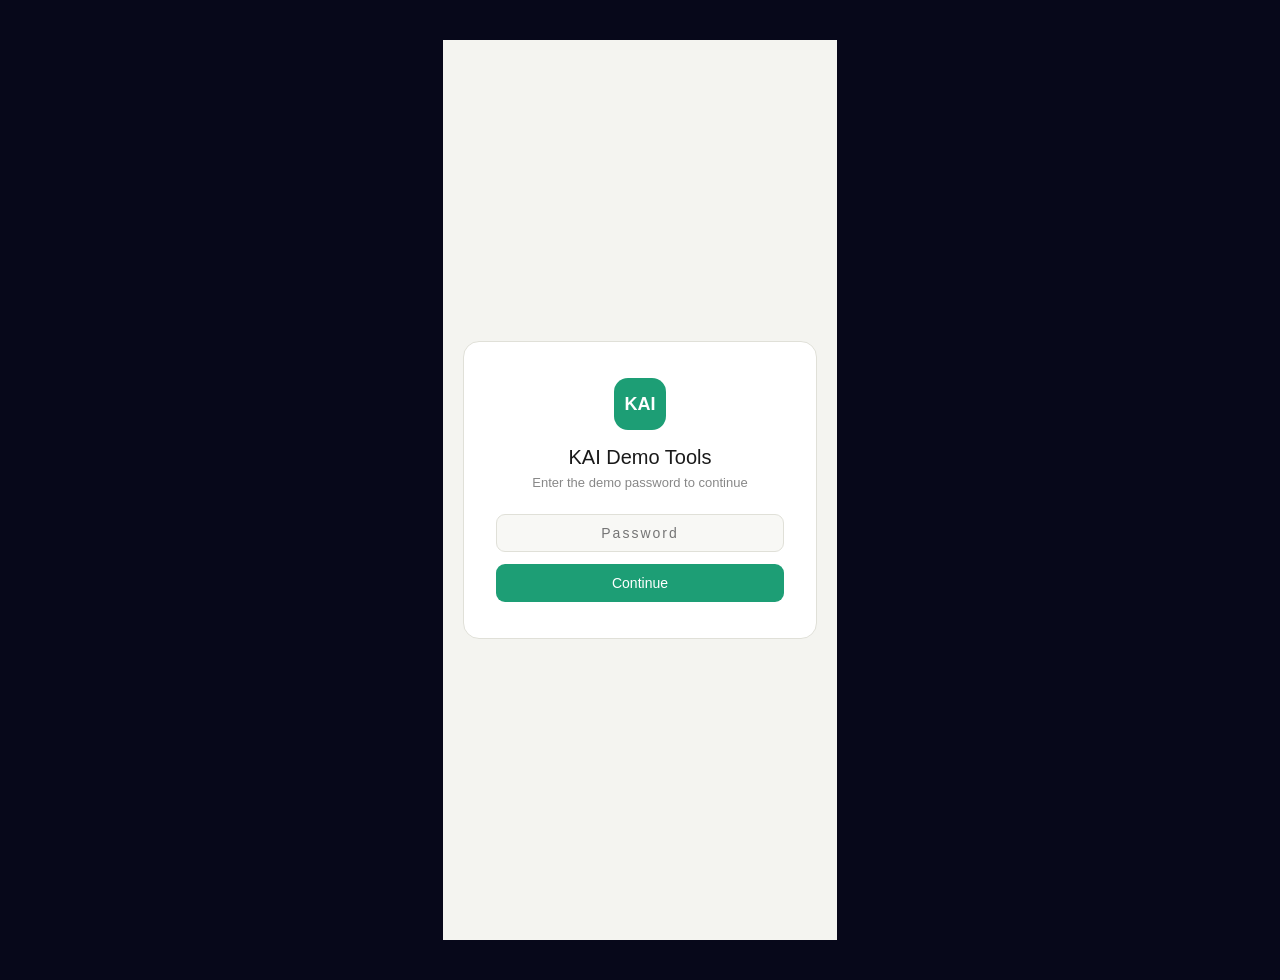
==== seed.html @ 95bd54ba "Update seed.html" ====
<!DOCTYPE html>
<html lang="en">
<head>
<meta charset="UTF-8">
<meta name="viewport" content="width=device-width, initial-scale=1.0">
<title>KAI — Data Seeder</title>
<style>
*, *::before, *::after { box-sizing: border-box; margin: 0; padding: 0; }
:root {
  --ink: #07081a; --teal: #00c2b3; --coral: #ff5f4e;
  --yellow: #ffd84d; --purple: #7b5ea7; --green: #22c55e;
  --white: #fff; --surface: #111120; --border: rgba(255,255,255,0.08);
  --muted: rgba(255,255,255,0.45); --text: rgba(255,255,255,0.88);
}
body { font-family: 'Segoe UI', Arial, sans-serif; background: var(--ink); color: var(--text); min-height: 100vh; display: flex; flex-direction: column; align-items: center; justify-content: flex-start; padding: 40px 20px; }
.card { background: var(--surface); border: 1px solid var(--border); border-radius: 16px; padding: 36px; width: 100%; max-width: 720px; margin-bottom: 20px; }
.logo { display: flex; align-items: center; gap: 12px; margin-bottom: 24px; }
.badge { width: 42px; height: 42px; border-radius: 11px; background: linear-gradient(135deg, var(--teal), var(--purple)); display: flex; align-items: center; justify-content: center; font-weight: 800; font-size: 14px; box-shadow: 0 0 20px rgba(0,194,179,0.4); }
.title { font-weight: 800; font-size: 22px; }
.subtitle { font-size: 12px; color: var(--muted); margin-top: 2px; }
.desc { font-size: 13px; color: rgba(255,255,255,0.65); line-height: 1.65; margin-bottom: 28px; }
.desc b { color: var(--white); }
.btn { display: inline-flex; align-items: center; gap: 8px; padding: 12px 24px; border-radius: 10px; border: none; font-size: 14px; font-weight: 600; cursor: pointer; transition: all 0.15s; font-family: inherit; }
.btn-primary { background: var(--teal); color: var(--ink); }
.btn-primary:hover { background: #00d9c8; transform: translateY(-1px); }
.btn-primary:disabled { opacity: 0.4; cursor: not-allowed; transform: none; }
.btn-secondary { background: rgba(255,255,255,0.06); color: var(--text); border: 1px solid var(--border); }
.btn-secondary:hover { background: rgba(255,255,255,0.1); }
.status-list { display: flex; flex-direction: column; gap: 8px; margin-top: 20px; }
.status-item { display: flex; align-items: center; gap: 12px; padding: 10px 14px; border-radius: 10px; background: rgba(255,255,255,0.03); border: 1px solid var(--border); font-size: 13px; }
.status-icon { width: 22px; height: 22px; border-radius: 50%; display: flex; align-items: center; justify-content: center; font-size: 11px; flex-shrink: 0; }
.status-icon.pending { background: rgba(255,255,255,0.08); color: var(--muted); }
.status-icon.running { background: rgba(0,194,179,0.2); color: var(--teal); animation: spin 1s linear infinite; }
.status-icon.done { background: rgba(34,197,94,0.2); color: var(--green); }
.status-icon.error { background: rgba(255,95,78,0.2); color: var(--coral); }
@keyframes spin { to { transform: rotate(360deg); } }
.status-label { flex: 1; }
.status-detail { font-size: 11px; color: var(--muted); }
.progress-bar { width: 100%; height: 4px; background: rgba(255,255,255,0.06); border-radius: 2px; margin-top: 20px; overflow: hidden; }
.progress-fill { height: 100%; background: linear-gradient(90deg, var(--teal), var(--purple)); border-radius: 2px; transition: width 0.4s ease; }
.summary-box { background: rgba(34,197,94,0.08); border: 1px solid rgba(34,197,94,0.25); border-radius: 12px; padding: 18px 20px; margin-top: 20px; display: none; }
.summary-box.visible { display: block; }
.summary-title { font-weight: 700; color: var(--green); font-size: 14px; margin-bottom: 10px; }
.summary-stats { display: grid; grid-template-columns: repeat(3,1fr); gap: 10px; }
.summary-stat { text-align: center; }
.summary-n { font-weight: 800; font-size: 24px; color: var(--teal); }
.summary-l { font-size: 11px; color: var(--muted); margin-top: 2px; }
.warning-box { background: rgba(255,95,78,0.08); border: 1px solid rgba(255,95,78,0.25); border-radius: 12px; padding: 16px 18px; margin-bottom: 20px; font-size: 12.5px; color: rgba(255,255,255,0.7); line-height: 1.6; }
.warning-box b { color: var(--coral); }
.auth-section { display: none; }
.auth-section.visible { display: block; }
.signin-section { text-align: center; padding: 20px 0; }
.section-label { font-size: 10px; font-weight: 700; letter-spacing: 2px; color: var(--muted); text-transform: uppercase; margin-bottom: 14px; }

.gate-screen {
  min-height: 100vh; display: flex; align-items: center;
  justify-content: center; background: #F4F4F0; padding: 20px;
}
.gate-card {
  background: white; border: 0.5px solid #E0E0D8;
  border-radius: 16px; padding: 36px 32px;
  max-width: 380px; width: 100%; text-align: center;
}
.gate-badge {
  width: 52px; height: 52px; border-radius: 14px;
  background: #1D9E75; margin: 0 auto 16px;
  display: flex; align-items: center; justify-content: center;
  font-weight: 700; font-size: 18px; color: white;
}
.gate-title { font-size: 20px; font-weight: 500; color: #1a1a1a; margin-bottom: 6px; }
.gate-sub { font-size: 13px; color: #888; margin-bottom: 24px; }
.gate-input {
  width: 100%; padding: 10px 14px; border: 0.5px solid #E0E0D8;
  border-radius: 9px; font-size: 14px; outline: none;
  font-family: inherit; margin-bottom: 12px; text-align: center;
  letter-spacing: 2px; transition: border-color 0.15s;
  background: #F8F8F5; color: #1a1a1a;
}
.gate-input:focus { border-color: #9FE1CB; background: white; }
.gate-btn {
  width: 100%; padding: 11px; background: #1D9E75; color: white;
  border: none; border-radius: 9px; font-size: 14px; font-weight: 500;
  cursor: pointer; font-family: inherit; transition: background 0.15s;
}
.gate-btn:hover { background: #0F6E56; }
.gate-error { font-size: 12px; color: #D85A30; margin-top: 8px; display: none; }

</style>
</head>
<body>

<div id="gateScreen" class="gate-screen">
  <div class="gate-card">
    <div class="gate-badge">KAI</div>
    <div class="gate-title">KAI Demo Tools</div>
    <div class="gate-sub">Enter the demo password to continue</div>
    <input class="gate-input" type="password" id="gateInput"
      placeholder="Password"
      onkeydown="if(event.key==='Enter') checkGate()">
    <button class="gate-btn" onclick="checkGate()">Continue</button>
    <div class="gate-error" id="gateError">Incorrect password — try again</div>
  </div>
</div>


<div class="card" style="display:none">
  <div class="logo">
    <div class="badge">KAI</div>
    <div>
      <div class="title">KAI Demo — Data Seeder</div>
      <div class="subtitle">Populates your Gmail account with realistic mock data</div>
    </div>
  </div>

  <p class="desc">
    This tool creates <b>7 realistic emails</b> and <b>16 calendar events</b> in your KAI demo Gmail account.
    All data is crafted to showcase every KAI feature — stakeholder prioritisation, calendar clash detection,
    wellbeing nudges, timecode suggestions and travel-aware mode.<br><br>
    Sign in with <b>kai.demo.2026@gmail.com</b> when prompted. Do not use your real account.
  </p>

  <div class="warning-box">
    <b>Important:</b> Sign in with your KAI demo Gmail account only (kai.demo.2026@gmail.com).
    If Google shows an "app not verified" warning, click <b>Advanced</b> then <b>Go to KAI Demo (unsafe)</b> — this is safe, you own both the app and the account.
  </div>

  <!-- Not signed in -->
  <div id="signinSection">
    <div class="signin-section">
      <div class="section-label">Step 1 — Authorise Access</div>
      <button class="btn btn-primary" onclick="startAuth()">
        🔐 Sign in with Google to Begin
      </button>
    </div>
  </div>

  <!-- Signed in -->
  <div id="seedSection" style="display:none">
    <div class="section-label">Step 2 — Create Mock Data</div>
    <p style="font-size:13px;color:rgba(255,255,255,0.6);margin-bottom:16px">
      Signed in as: <span id="userEmail" style="color:var(--teal);font-weight:600"></span>
    </p>
    <button class="btn btn-primary" id="seedBtn" onclick="runSeeding()">
      🌱 Create All Mock Data
    </button>
    <button class="btn btn-secondary" style="margin-left:10px" onclick="signOut()">Sign out</button>

    <div class="progress-bar" id="progressBar" style="display:none">
      <div class="progress-fill" id="progressFill" style="width:0%"></div>
    </div>

    <div class="status-list" id="statusList"></div>

    <div class="summary-box" id="summaryBox">
      <div class="summary-title">✅ All mock data created successfully</div>
      <div class="summary-stats">
        <div class="summary-stat">
          <div class="summary-n" id="emailCount">0</div>
          <div class="summary-l">Emails created</div>
        </div>
        <div class="summary-stat">
          <div class="summary-n" id="eventCount">0</div>
          <div class="summary-l">Calendar events</div>
        </div>
        <div class="summary-stat">
          <div class="summary-n">✓</div>
          <div class="summary-l">Ready to demo</div>
        </div>
      </div>
      <p style="font-size:12px;color:var(--muted);margin-top:14px;line-height:1.6">
        Your demo Gmail account is now populated. Open the KAI demo app and sign in with the same account to see KAI in action.
      </p>
    </div>
  </div>
</div>

<script>
const CLIENT_ID = '294776404978-p9p6q310nqisej0ohvt0kbsfd1hoqrkm.apps.googleusercontent.com';
const SCOPES = 'https://www.googleapis.com/auth/gmail.compose https://www.googleapis.com/auth/gmail.modify https://www.googleapis.com/auth/calendar';
const REDIRECT_URI = window.location.origin + window.location.pathname;

let accessToken = null;

// ── PKCE HELPERS ──
function generateCodeVerifier() {
  const arr = new Uint8Array(32);
  crypto.getRandomValues(arr);
  return btoa(String.fromCharCode(...arr)).replace(/\+/g,'-').replace(/\//g,'_').replace(/=/g,'');
}
async function generateCodeChallenge(verifier) {
  const enc = new TextEncoder().encode(verifier);
  const hash = await crypto.subtle.digest('SHA-256', enc);
  return btoa(String.fromCharCode(...new Uint8Array(hash))).replace(/\+/g,'-').replace(/\//g,'_').replace(/=/g,'');
}

async function startAuth() {
  const p = new URLSearchParams({
    client_id: CLIENT_ID,
    redirect_uri: REDIRECT_URI,
    response_type: 'token',
    scope: SCOPES,
    prompt: 'consent',
    login_hint: 'kai.demo.2026@gmail.com'
  });
  window.location = 'https://accounts.google.com/o/oauth2/v2/auth?' + p;
});
  window.location = 'https://accounts.google.com/o/oauth2/v2/auth?' + params;
}

async function exchangeCode(code) {
  const verifier = sessionStorage.getItem('pkce_verifier');
  const res = await fetch('https://oauth2.googleapis.com/token', {
    method: 'POST',
    headers: { 'Content-Type': 'application/x-www-form-urlencoded' },
    body: new URLSearchParams({
      client_id: CLIENT_ID,
      code,
      code_verifier: verifier,
      grant_type: 'authorization_code',
      redirect_uri: REDIRECT_URI
    })
  });
  return res.json();
}

async function getUserEmail() {
  const res = await fetch('https://www.googleapis.com/oauth2/v2/userinfo', {
    headers: { Authorization: 'Bearer ' + accessToken }
  });
  const data = await res.json();
  return data.email;
}

function signOut() {
  accessToken = null;
  sessionStorage.clear();
  document.getElementById('signinSection').style.display = 'block';
  document.getElementById('seedSection').style.display = 'none';
}

// ── STATUS UI ──
const tasks = [
  { id: 'email1', label: 'Email: URGENT from Director (Sarah Chen)',          type: 'email' },
  { id: 'email2', label: 'Email: URGENT from Head of Risk (Marcus Webb)',     type: 'email' },
  { id: 'email3', label: 'Email: HIGH from CTO (James Thornton)',             type: 'email' },
  { id: 'email4', label: 'Email: HIGH from Programme Manager (Priya Sharma)', type: 'email' },
  { id: 'email5', label: 'Email: NORMAL from EA Lead (Rachel Okonkwo)',       type: 'email' },
  { id: 'email6', label: 'Email: FYI from IT Helpdesk',                       type: 'email' },
  { id: 'email7', label: 'Email: FYI All Staff Newsletter',                   type: 'email' },
  { id: 'cal1',   label: 'Calendar: Monday — Focus block + Director clash',    type: 'cal'   },
  { id: 'cal2',   label: 'Calendar: Tuesday — Governance Board + prep slot',   type: 'cal'   },
  { id: 'cal3',   label: 'Calendar: Tuesday — Digital Transformation review',  type: 'cal'   },
  { id: 'cal4',   label: 'Calendar: Wednesday — 6 back-to-back meetings',      type: 'cal'   },
  { id: 'cal5',   label: 'Calendar: Thursday — London travel day',             type: 'cal'   },
  { id: 'cal6',   label: 'Calendar: Friday — Light day + timecode reminder',   type: 'cal'   },
];

function renderTasks() {
  const list = document.getElementById('statusList');
  list.innerHTML = tasks.map(t => `
    <div class="status-item" id="task-${t.id}">
      <div class="status-icon pending" id="icon-${t.id}">○</div>
      <div class="status-label">${t.label}</div>
      <div class="status-detail" id="detail-${t.id}"></div>
    </div>
  `).join('');
}

function setTaskState(id, state, detail = '') {
  const icon = document.getElementById('icon-' + id);
  const det = document.getElementById('detail-' + id);
  if (!icon) return;
  icon.className = 'status-icon ' + state;
  icon.textContent = state === 'pending' ? '○' : state === 'running' ? '↻' : state === 'done' ? '✓' : '✗';
  det.textContent = detail;
}

function setProgress(pct) {
  document.getElementById('progressFill').style.width = pct + '%';
}

// ── GMAIL HELPERS ──
function makeEmail(to, from, fromName, subject, body, date) {
  const headers = [
    `From: ${fromName} <${from}>`,
    `To: ${to}`,
    `Subject: ${subject}`,
    `Date: ${date.toUTCString()}`,
    `Content-Type: text/plain; charset=utf-8`,
    `MIME-Version: 1.0`,
  ].join('\r\n');
  const full = headers + '\r\n\r\n' + body;
  return btoa(unescape(encodeURIComponent(full))).replace(/\+/g,'-').replace(/\//g,'_').replace(/=/g,'');
}

async function insertEmail(raw, labelIds = ['INBOX', 'UNREAD']) {
  const res = await fetch('https://gmail.googleapis.com/gmail/v1/users/me/messages?internalDateSource=dateHeader', {
    method: 'POST',
    headers: { 'Authorization': 'Bearer ' + accessToken, 'Content-Type': 'application/json' },
    body: JSON.stringify({ raw, labelIds })
  });
  if (!res.ok) throw new Error('Gmail insert failed: ' + res.status);
  return res.json();
}

// ── CALENDAR HELPERS ──
async function insertEvent(event) {
  const res = await fetch('https://www.googleapis.com/calendar/v3/calendars/primary/events', {
    method: 'POST',
    headers: { 'Authorization': 'Bearer ' + accessToken, 'Content-Type': 'application/json' },
    body: JSON.stringify(event)
  });
  if (!res.ok) throw new Error('Calendar insert failed: ' + res.status);
  return res.json();
}

function nextWeekday(day) {
  // Returns date for next Monday=1, Tuesday=2 etc
  const now = new Date();
  const today = now.getDay(); // 0=Sun
  let diff = day - today;
  if (diff <= 0) diff += 7;
  const d = new Date(now);
  d.setDate(now.getDate() + diff);
  d.setHours(0, 0, 0, 0);
  return d;
}

function dt(base, h, m = 0) {
  const d = new Date(base);
  d.setHours(h, m, 0, 0);
  return d.toISOString();
}

function dateOnly(base) {
  const d = new Date(base);
  return d.toISOString().split('T')[0];
}

// ── SEEDING ──
async function runSeeding() {
  document.getElementById('seedBtn').disabled = true;
  document.getElementById('progressBar').style.display = 'block';
  renderTasks();
  setProgress(0);

  const userEmail = document.getElementById('userEmail').textContent;
  const now = new Date();
  const mon = nextWeekday(1);
  const tue = nextWeekday(2);
  const wed = nextWeekday(3);
  const thu = nextWeekday(4);
  const fri = nextWeekday(5);

  let emailCount = 0, eventCount = 0;

  const emailDefs = [
    {
      id: 'email1',
      from: 'sarah.chen@organisation.gov.uk',
      fromName: 'Sarah Chen',
      subject: 'URGENT: Strategy paper needed by COB today',
      body: `Hi,

I need the updated architecture strategy paper before the 3pm briefing with the ExCo today. The minister's office has requested a summary of our AI governance position as well — can you include a one-pager on that?

Please send by 2pm at the latest so I have time to review.

Thanks,
Sarah`,
      hoursAgo: 2
    },
    {
      id: 'email2',
      from: 'marcus.webb@organisation.gov.uk',
      fromName: 'Marcus Webb',
      subject: 'RE: Governance Board agenda — item 3 needs your input',
      body: `Following up on yesterday's discussion.

We need your sign-off on the agentic AI control framework before Tuesday's Governance Board. Item 3 on the agenda specifically references the architecture team's position on agent accountability.

Can you confirm you're presenting this, or should I ask someone else to cover?

Marcus`,
      hoursAgo: 3
    },
    {
      id: 'email3',
      from: 'james.thornton@organisation.gov.uk',
      fromName: 'James Thornton',
      subject: 'AI Control Plane — PoC recommendation deck',
      body: `Good work on the Control Plane analysis. The AI Board found it very useful — particularly the PoC-rather-than-procure recommendation.

The Chair has asked whether we can extend the analysis to cover Microsoft Fabric. Can you scope that out?

Also — are you free for a brief catch-up next week? Would value your perspective on the broader strategy.

James`,
      hoursAgo: 26
    },
    {
      id: 'email4',
      from: 'priya.sharma@organisation.gov.uk',
      fromName: 'Priya Sharma',
      subject: 'Digital Transformation project — timeline review needed',
      body: `Hi,

Wanted to flag that the PRJ-042 milestone review is now 3 days overdue. The programme board meets on Thursday and I need your sign-off on the revised delivery plan before then.

Could we find 30 minutes this week? I've checked your calendar and Thursday morning looks clear before your London travel.

Best,
Priya`,
      hoursAgo: 28
    },
    {
      id: 'email5',
      from: 'rachel.okonkwo@organisation.gov.uk',
      fromName: 'Rachel Okonkwo',
      subject: 'Architecture Guild — Thursday session materials',
      body: `Hi all,

Please find below the agenda for Thursday's Architecture Guild session:

1. Target architecture methodology update
2. Capability mapping framework review
3. AOB

Please review before the session. Let me know if you have items to add to AOB.

Rachel`,
      hoursAgo: 48,
      unread: false
    },
    {
      id: 'email6',
      from: 'helpdesk@organisation.gov.uk',
      fromName: 'IT Helpdesk',
      subject: 'RE: RE: RE: Laptop refresh programme — Q3 cohort',
      body: `Your request has been logged.

Reference: HD-29341
Expected resolution: 5-7 working days

You will receive an automated update when your ticket progresses.

IT Helpdesk`,
      hoursAgo: 52,
      unread: false
    },
    {
      id: 'email7',
      from: 'noreply@organisation.gov.uk',
      fromName: 'All Staff Newsletter',
      subject: "This week's all-staff bulletin — issue 47",
      body: `Welcome to this week's all-staff bulletin.

In this issue:
• Summer social — save the date: 18 July
• New expenses policy effective 1 August
• Mental health awareness week resources
• Canteen menu changes from next Monday

Have a great week.

Internal Comms`,
      hoursAgo: 60,
      unread: false
    },
  ];

  // Send emails
  for (let i = 0; i < emailDefs.length; i++) {
    const e = emailDefs[i];
    setTaskState(e.id, 'running', 'creating...');
    try {
      const d = new Date(now.getTime() - e.hoursAgo * 3600000);
      const labels = e.unread === false ? ['INBOX'] : ['INBOX', 'UNREAD'];
      const raw = makeEmail(userEmail, e.from, e.fromName, e.subject, e.body, d);
      await insertEmail(raw, labels);
      setTaskState(e.id, 'done', 'created');
      emailCount++;
    } catch(err) {
      setTaskState(e.id, 'error', err.message);
    }
    setProgress(((i + 1) / tasks.length) * 100);
    await new Promise(r => setTimeout(r, 600));
  }

  // Calendar events
  const calEvents = [
    // Monday
    { id: 'cal1', events: [
      { summary: 'FOCUS: Architecture Strategy Paper', description: 'Protected focus time — strategy paper deadline today. KAI: FOCUS block, do not schedule over.', start: { dateTime: dt(mon,9) }, end: { dateTime: dt(mon,11) }, colorId: '2' },
      { summary: 'Architecture Review — PRJ-042', description: 'Monthly architecture review for Digital Transformation project.', start: { dateTime: dt(mon,14) }, end: { dateTime: dt(mon,15) }, colorId: '6' },
      { summary: '1:1 with Director (Sarah Chen)', description: 'Regular Director 1:1 — KAI: HIGH PRIORITY clash with Architecture Review at 14:00. Reschedule one?', start: { dateTime: dt(mon,14) }, end: { dateTime: dt(mon,14,30) }, colorId: '11' },
    ]},
    // Tuesday
    { id: 'cal2', events: [
      { summary: 'PREP: Governance Board', description: 'KAI: Auto-booked prep time before Governance Board. Review agenda and AI control framework position.', start: { dateTime: dt(tue,9,30) }, end: { dateTime: dt(tue,10) }, colorId: '2' },
      { summary: 'Governance Board — AI Control Framework (GOV-011)', description: 'Quarterly Governance Board. Item 3: Agentic AI accountability framework — architecture team presenting. KAI timecode: GOV-011', start: { dateTime: dt(tue,10) }, end: { dateTime: dt(tue,11) }, colorId: '9' },
    ]},
    // Tuesday PRJ
    { id: 'cal3', events: [
      { summary: 'Digital Transformation Milestone Review (PRJ-042)', description: 'PRJ-042 programme milestone review. Delivery plan sign-off required. KAI timecode: PRJ-042', start: { dateTime: dt(tue,14) }, end: { dateTime: dt(tue,15) }, colorId: '6' },
    ]},
    // Wednesday (heavy day)
    { id: 'cal4', events: [
      { summary: 'Team Standup (BAU-001)', description: 'Daily team standup. KAI timecode: BAU-001', start: { dateTime: dt(wed,9) }, end: { dateTime: dt(wed,9,30) } },
      { summary: 'Architecture Guild — Capability Review (GOV-011)', description: 'Architecture Guild session. KAI timecode: GOV-011', start: { dateTime: dt(wed,9,30) }, end: { dateTime: dt(wed,10,30) } },
      { summary: 'AI Strategy Session (PRJ-042)', description: 'AI strategy planning session. KAI timecode: PRJ-042', start: { dateTime: dt(wed,10,30) }, end: { dateTime: dt(wed,11,30) } },
      { summary: 'Risk Framework Review (GOV-011)', description: 'Risk framework quarterly review — no lunch break before this. KAI: WELLBEING FLAG — no lunch detected.', start: { dateTime: dt(wed,11,30) }, end: { dateTime: dt(wed,12,30) }, colorId: '11' },
      { summary: 'Technology Committee Prep (GOV-011)', description: 'Prep session for next week Technology Committee. KAI timecode: GOV-011', start: { dateTime: dt(wed,13) }, end: { dateTime: dt(wed,14) } },
      { summary: 'Vendor Briefing — Azure Services (PRJ-042)', description: 'Microsoft Azure services briefing for Digital Transformation programme. KAI timecode: PRJ-042', start: { dateTime: dt(wed,15) }, end: { dateTime: dt(wed,16) } },
    ]},
    // Thursday (travel)
    { id: 'cal5', events: [
      { summary: 'TRAVEL: London — Canary Wharf Office', description: 'Full day London travel. KAI: TRAVEL MODE — email replies paused, transit time blocked.', start: { date: dateOnly(thu) }, end: { date: dateOnly(thu) }, colorId: '3' },
      { summary: 'Transit: Liverpool St → Canary Wharf (blocked)', description: 'KAI auto-blocked transit time. Approx 45 mins travel.', start: { dateTime: dt(thu,8) }, end: { dateTime: dt(thu,9) }, colorId: '3' },
      { summary: 'Architecture Guild Evening Session', description: 'Architecture Guild — evening session in London office.', start: { dateTime: dt(thu,17) }, end: { dateTime: dt(thu,18,30) } },
    ]},
    // Friday (light)
    { id: 'cal6', events: [
      { summary: '1:1 with Programme Director (BAU-001)', description: 'Regular 1:1. KAI timecode: BAU-001', start: { dateTime: dt(fri,10) }, end: { dateTime: dt(fri,11) } },
      { summary: 'Architecture Peer Review (PRJ-042)', description: 'PRJ-042 architecture peer review session. KAI timecode: PRJ-042', start: { dateTime: dt(fri,14) }, end: { dateTime: dt(fri,15) } },
      { summary: 'KAI Timecode Reminder — Log this week', description: 'KAI weekly reminder: log your timecodes before end of day. Suggested: PRJ-042 (5hrs), GOV-011 (4hrs), BAU-001 (2.5hrs)', start: { dateTime: dt(fri,16) }, end: { dateTime: dt(fri,16,15) }, colorId: '2' },
    ]},
  ];

  for (let i = 0; i < calEvents.length; i++) {
    const group = calEvents[i];
    setTaskState(group.id, 'running', `creating ${group.events.length} events...`);
    try {
      for (const ev of group.events) {
        await insertEvent(ev);
        await new Promise(r => setTimeout(r, 300));
        eventCount++;
      }
      setTaskState(group.id, 'done', `${group.events.length} events created`);
    } catch(err) {
      setTaskState(group.id, 'error', err.message);
    }
    setProgress(((emailDefs.length + i + 1) / tasks.length) * 100);
    await new Promise(r => setTimeout(r, 400));
  }

  setProgress(100);
  document.getElementById('emailCount').textContent = emailCount;
  document.getElementById('eventCount').textContent = eventCount;
  document.getElementById('summaryBox').classList.add('visible');
  document.getElementById('seedBtn').disabled = false;
}

// ── AUTH CALLBACK ──
async function handleCallback() {
  const hash = window.location.hash.substring(1);
  const params = new URLSearchParams(hash);
  const token = params.get('access_token');
  if (!token) return false;
  window.history.replaceState({}, '', window.location.pathname);
  accessToken = token;
  sessionStorage.setItem('token', accessToken);
  return true;
}, '', window.location.pathname);
  try {
    const tokens = await exchangeCode(code);
    if (!tokens.access_token) throw new Error('No access token');
    accessToken = tokens.access_token;
    sessionStorage.setItem('access_token', accessToken);
    return true;
  } catch(e) {
    alert('Auth failed: ' + e.message);
    return false;
  }
}

async function init() {
  const stored = sessionStorage.getItem('access_token');
  if (stored) accessToken = stored;
  const fromCallback = await handleCallback();
  if (accessToken) {
    try {
      const email = await getUserEmail();
      document.getElementById('userEmail').textContent = email;
      document.getElementById('signinSection').style.display = 'none';
      document.getElementById('seedSection').style.display = 'block';
    } catch(e) {
      accessToken = null;
      sessionStorage.removeItem('access_token');
    }
  }
}

init();

function checkGate() {
  const val = document.getElementById('gateInput').value;
  if (val === 'KAI-Demo-2026') {
    document.getElementById('gateScreen').style.display = 'none';
    document.querySelector('.card').style.display = 'block';
    sessionStorage.setItem('kai_gate', '1');
  } else {
    document.getElementById('gateError').style.display = 'block';
    document.getElementById('gateInput').value = '';
    document.getElementById('gateInput').focus();
  }
}

// Check if already passed gate this session
if (sessionStorage.getItem('kai_gate') === '1') {
  document.addEventListener('DOMContentLoaded', () => {
    const g = document.getElementById('gateScreen');
    if (g) g.style.display = 'none';
    const c = document.querySelector('.card');
    if (c) c.style.display = 'block';
  });
}


function checkGate() {
  var val = document.getElementById('gateInput').value;
  if (val === 'KAI-Demo-2026') {
    document.getElementById('gateScreen').style.display = 'none';
    document.querySelector('.card').style.display = 'block';
    sessionStorage.setItem('kai_gate', '1');
  } else {
    document.getElementById('gateError').style.display = 'block';
    document.getElementById('gateInput').value = '';
    document.getElementById('gateInput').focus();
  }
}

window.addEventListener('DOMContentLoaded', function() {
  if (sessionStorage.getItem('kai_gate') === '1') {
    var g = document.getElementById('gateScreen');
    if (g) g.style.display = 'none';
    var c = document.querySelector('.card');
    if (c) c.style.display = 'block';
  }
});

</script>
</body>
</html>
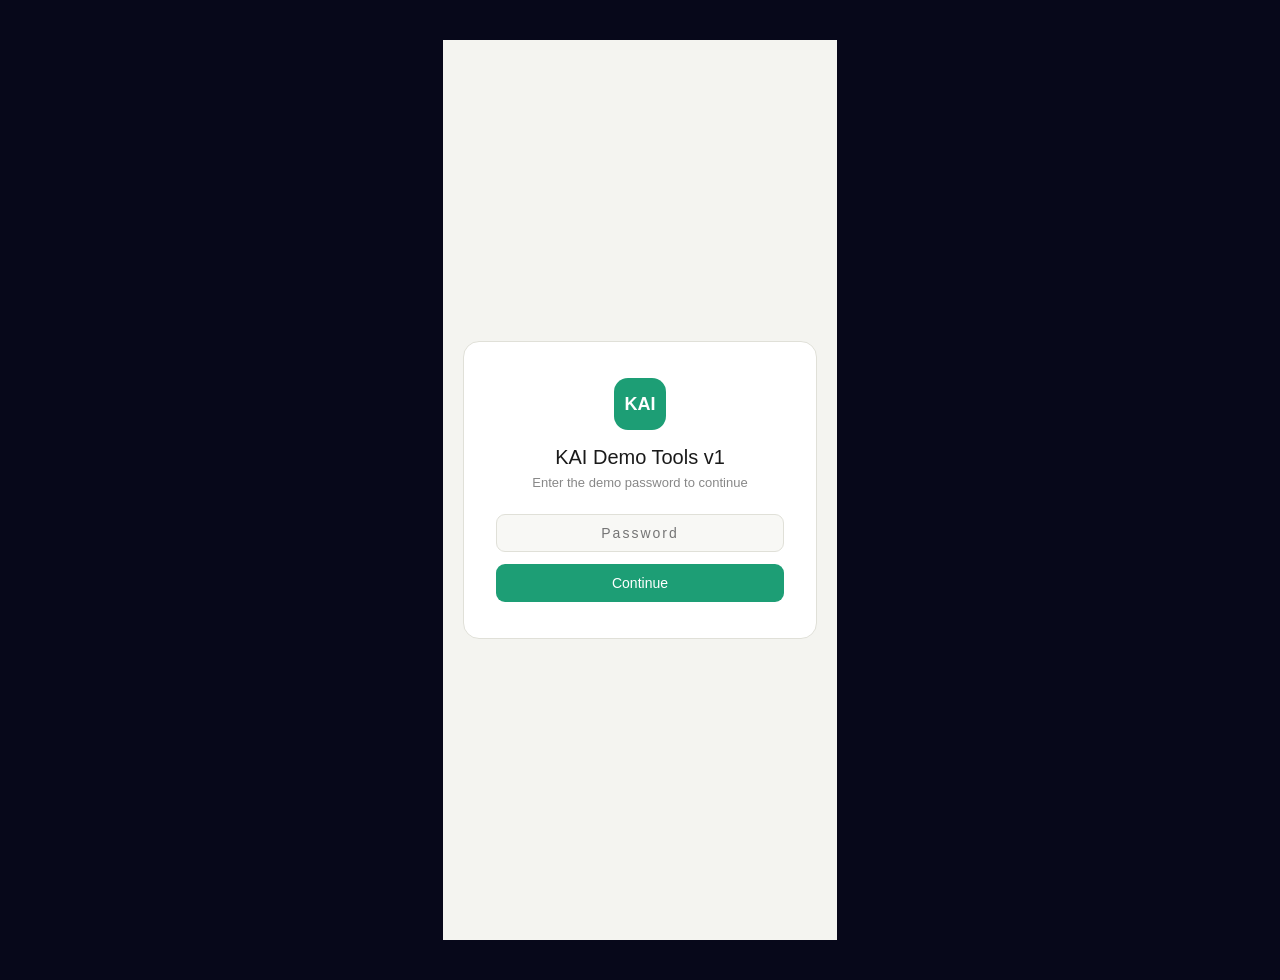
==== commit 46239deb: "Update seed.html" ====
--- a/seed.html
+++ b/seed.html
@@ -92,7 +92,7 @@
 <div id="gateScreen" class="gate-screen">
   <div class="gate-card">
     <div class="gate-badge">KAI</div>
-    <div class="gate-title">KAI Demo Tools</div>
+    <div class="gate-title">KAI Demo Tools v1</div>
     <div class="gate-sub">Enter the demo password to continue</div>
     <input class="gate-input" type="password" id="gateInput"
       placeholder="Password"
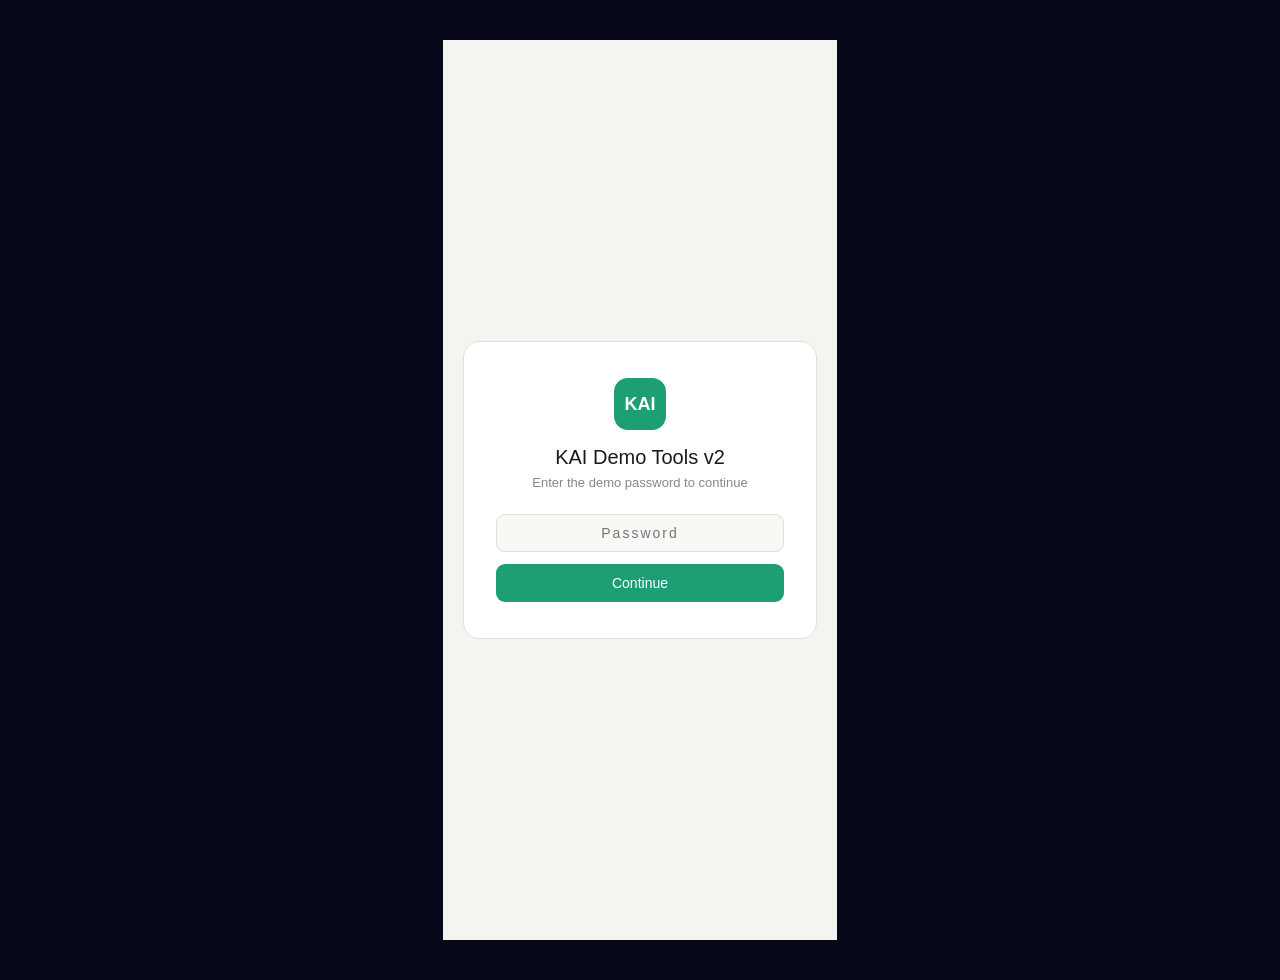
==== commit 9ab501bb: "Update seed.html" ====
--- a/seed.html
+++ b/seed.html
@@ -92,7 +92,7 @@
 <div id="gateScreen" class="gate-screen">
   <div class="gate-card">
     <div class="gate-badge">KAI</div>
-    <div class="gate-title">KAI Demo Tools v1</div>
+    <div class="gate-title">KAI Demo Tools v2</div>
     <div class="gate-sub">Enter the demo password to continue</div>
     <input class="gate-input" type="password" id="gateInput"
       placeholder="Password"
@@ -203,7 +203,7 @@
     login_hint: 'kai.demo.2026@gmail.com'
   });
   window.location = 'https://accounts.google.com/o/oauth2/v2/auth?' + p;
-});
+);
   window.location = 'https://accounts.google.com/o/oauth2/v2/auth?' + params;
 }
 
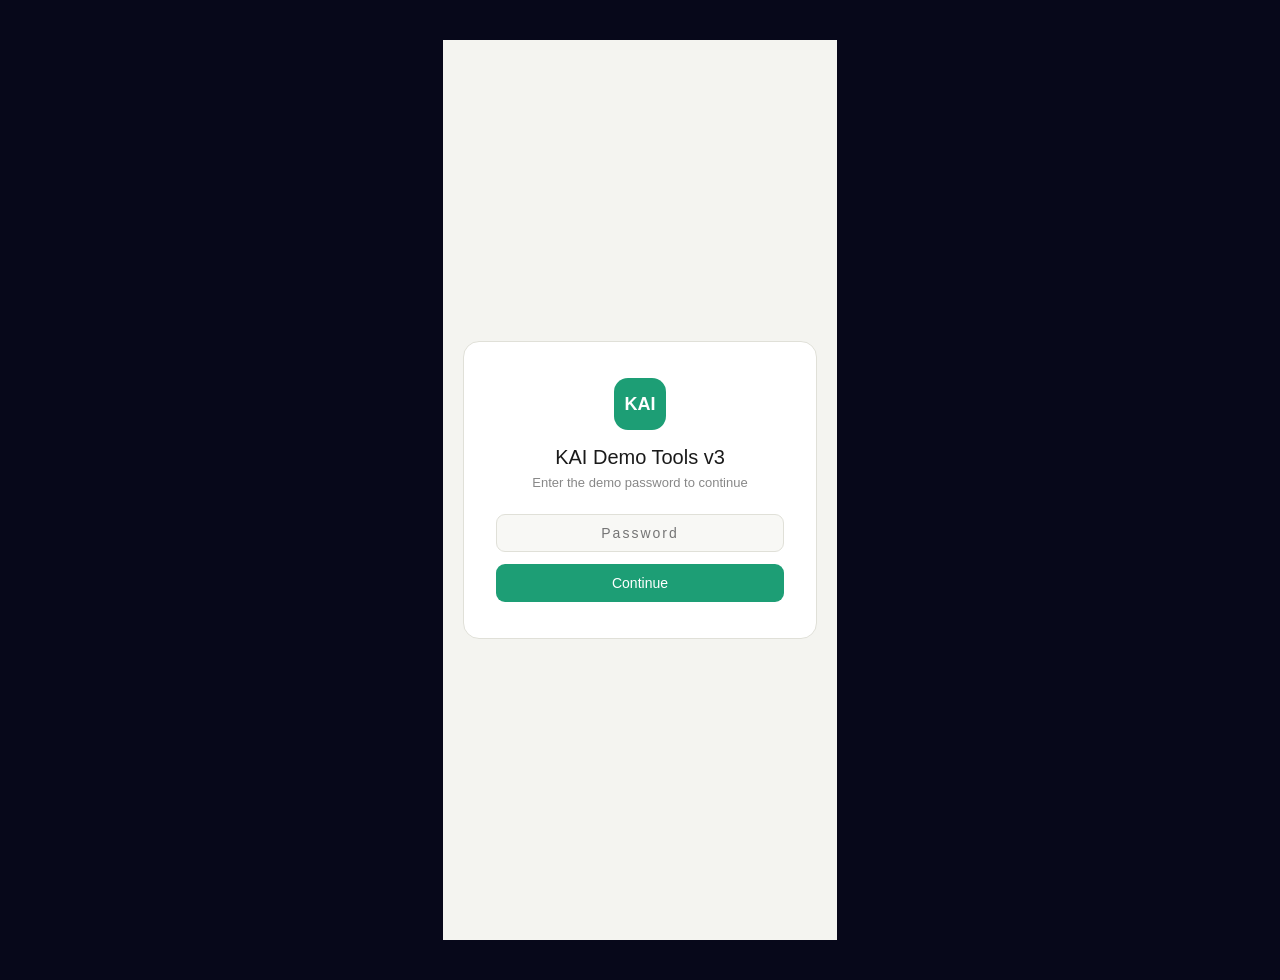
==== commit 72cd5460: "Update seed.html" ====
--- a/seed.html
+++ b/seed.html
@@ -92,7 +92,7 @@
 <div id="gateScreen" class="gate-screen">
   <div class="gate-card">
     <div class="gate-badge">KAI</div>
-    <div class="gate-title">KAI Demo Tools v2</div>
+    <div class="gate-title">KAI Demo Tools v3</div>
     <div class="gate-sub">Enter the demo password to continue</div>
     <input class="gate-input" type="password" id="gateInput"
       placeholder="Password"
@@ -203,25 +203,9 @@
     login_hint: 'kai.demo.2026@gmail.com'
   });
   window.location = 'https://accounts.google.com/o/oauth2/v2/auth?' + p;
-);
-  window.location = 'https://accounts.google.com/o/oauth2/v2/auth?' + params;
-}
-
-async function exchangeCode(code) {
-  const verifier = sessionStorage.getItem('pkce_verifier');
-  const res = await fetch('https://oauth2.googleapis.com/token', {
-    method: 'POST',
-    headers: { 'Content-Type': 'application/x-www-form-urlencoded' },
-    body: new URLSearchParams({
-      client_id: CLIENT_ID,
-      code,
-      code_verifier: verifier,
-      grant_type: 'authorization_code',
-      redirect_uri: REDIRECT_URI
-    })
-  });
-  return res.json();
-}
+
+}
+
 
 async function getUserEmail() {
   const res = await fetch('https://www.googleapis.com/oauth2/v2/userinfo', {
@@ -561,17 +545,6 @@
   accessToken = token;
   sessionStorage.setItem('token', accessToken);
   return true;
-}, '', window.location.pathname);
-  try {
-    const tokens = await exchangeCode(code);
-    if (!tokens.access_token) throw new Error('No access token');
-    accessToken = tokens.access_token;
-    sessionStorage.setItem('access_token', accessToken);
-    return true;
-  } catch(e) {
-    alert('Auth failed: ' + e.message);
-    return false;
-  }
 }
 
 async function init() {
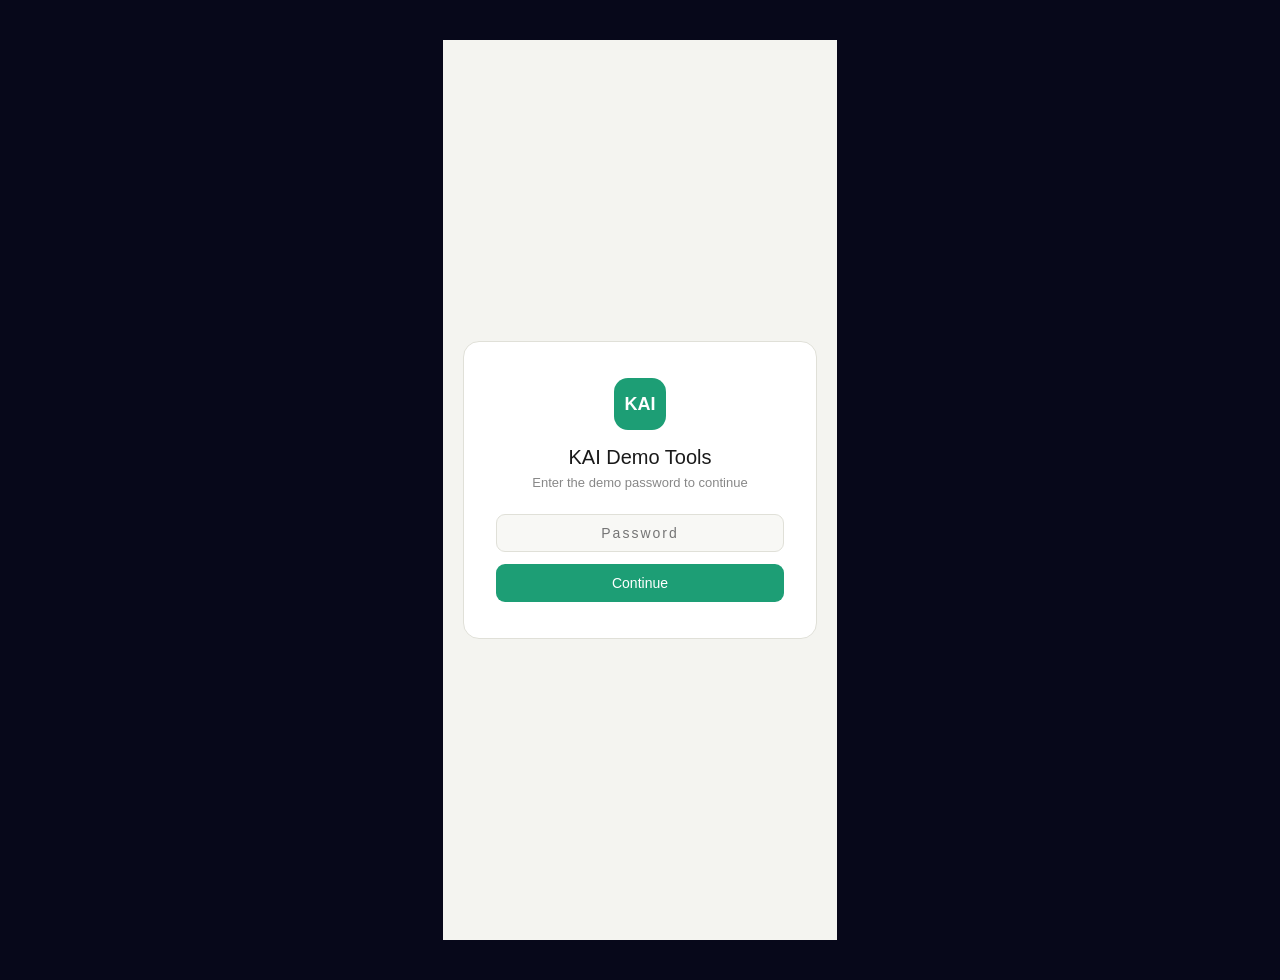
==== commit c0d3869d: "fix meeting clashes" ====
--- a/seed.html
+++ b/seed.html
@@ -92,7 +92,7 @@
 <div id="gateScreen" class="gate-screen">
   <div class="gate-card">
     <div class="gate-badge">KAI</div>
-    <div class="gate-title">KAI Demo Tools v3</div>
+    <div class="gate-title">KAI Demo Tools</div>
     <div class="gate-sub">Enter the demo password to continue</div>
     <input class="gate-input" type="password" id="gateInput"
       placeholder="Password"
@@ -177,7 +177,7 @@
 <script>
 const CLIENT_ID = '294776404978-p9p6q310nqisej0ohvt0kbsfd1hoqrkm.apps.googleusercontent.com';
 const SCOPES = 'https://www.googleapis.com/auth/gmail.compose https://www.googleapis.com/auth/gmail.modify https://www.googleapis.com/auth/calendar';
-const REDIRECT_URI = window.location.origin + window.location.pathname;
+const REDIRECT_URI = 'https://kishore510.github.io/kai-demo/seed/';
 
 let accessToken = null;
 
@@ -203,7 +203,6 @@
     login_hint: 'kai.demo.2026@gmail.com'
   });
   window.location = 'https://accounts.google.com/o/oauth2/v2/auth?' + p;
-
 }
 
 
@@ -299,14 +298,16 @@
 }
 
 function nextWeekday(day) {
-  // Returns date for next Monday=1, Tuesday=2 etc
+  // Returns date for the current week's Monday=1, Tuesday=2 etc
+  // Always anchors to THIS week — never pushes to next week
   const now = new Date();
   const today = now.getDay(); // 0=Sun
-  let diff = day - today;
-  if (diff <= 0) diff += 7;
-  const d = new Date(now);
-  d.setDate(now.getDate() + diff);
-  d.setHours(0, 0, 0, 0);
+  const mondayDiff = today === 0 ? -6 : 1 - today; // diff to get to Monday
+  const monday = new Date(now);
+  monday.setDate(now.getDate() + mondayDiff);
+  monday.setHours(0, 0, 0, 0);
+  const d = new Date(monday);
+  d.setDate(monday.getDate() + (day - 1)); // day 1=Mon, 2=Tue etc
   return d;
 }
 
